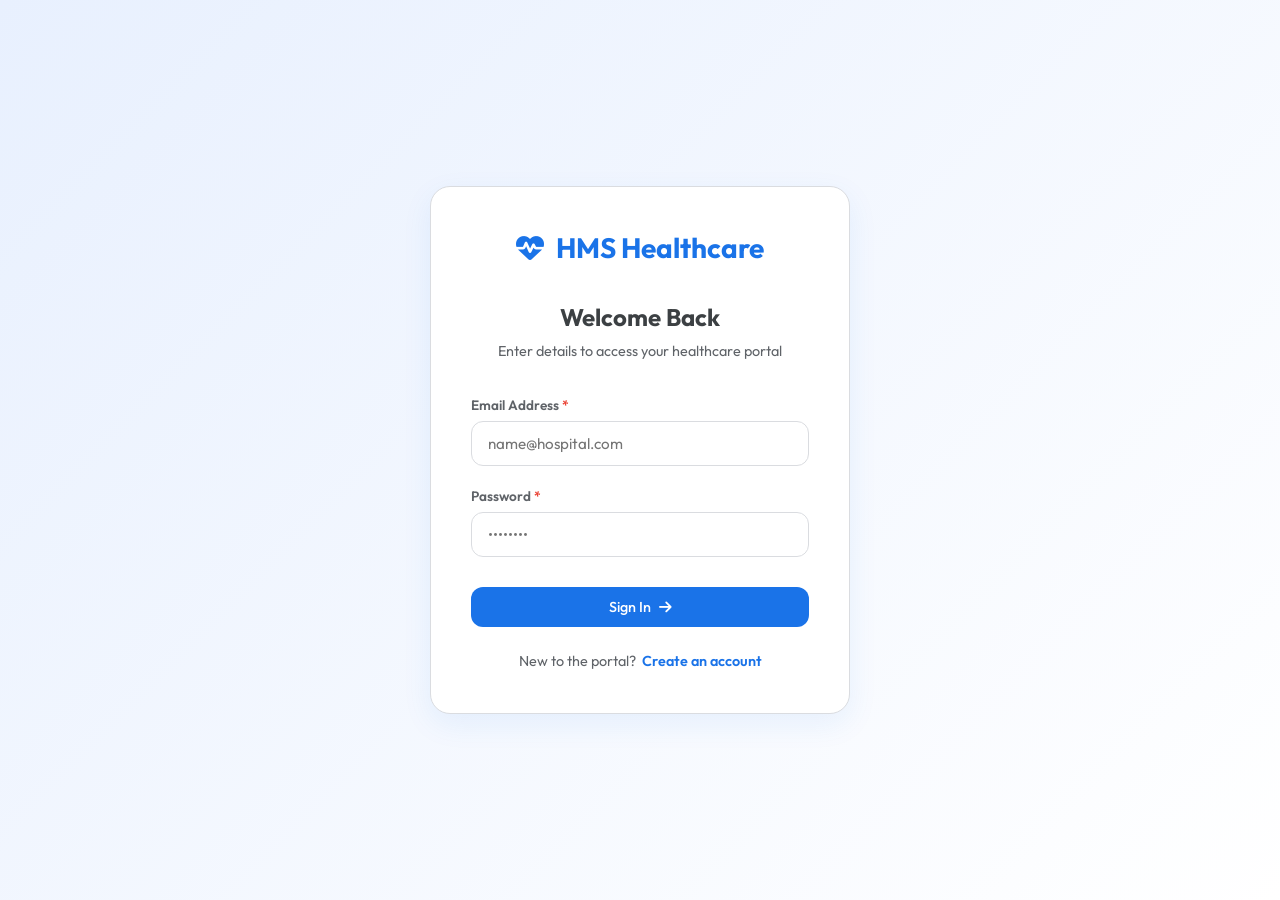
==== frontend/index.html @ af36c174 "intial commit" ====
<!DOCTYPE html>
<html lang="en">
<head>
    <meta charset="UTF-8">
    <meta name="viewport" content="width=device-width, initial-scale=1.0">
    <title>HMS Healthcare - Portal Login & Registration</title>
    
    <!-- External stylesheet links -->
    <link rel="stylesheet" href="https://cdnjs.cloudflare.com/ajax/libs/font-awesome/6.4.0/css/all.min.css">
    <link rel="stylesheet" href="css/main.css">
    <link rel="stylesheet" href="css/components.css">
    <link rel="stylesheet" href="css/responsive.css">

    <style>
        body {
            background: linear-gradient(135deg, #e8f0fe 0%, #ffffff 100%);
            display: flex;
            align-items: center;
            justify-content: center;
            min-height: 100vh;
        }

        .auth-container {
            width: 100%;
            max-width: 460px;
            padding: 20px;
        }

        .auth-card {
            background-color: var(--card-bg);
            border-radius: 20px;
            box-shadow: 0 10px 30px rgba(26, 115, 232, 0.08);
            border: 1px solid var(--border-color);
            padding: 40px;
            overflow: hidden;
            position: relative;
            transition: var(--transition);
        }

        .auth-logo {
            display: flex;
            align-items: center;
            justify-content: center;
            gap: 12px;
            font-size: 1.75rem;
            font-weight: 700;
            color: var(--primary-color);
            margin-bottom: 30px;
        }

        .auth-header {
            text-align: center;
            margin-bottom: 32px;
        }

        .auth-header h2 {
            font-size: 1.5rem;
            font-weight: 700;
            color: var(--text-color);
        }

        .auth-header p {
            color: var(--text-muted);
            margin-top: 6px;
            font-size: 0.9rem;
        }

        .form-switcher {
            display: flex;
            justify-content: center;
            margin-top: 24px;
            font-size: 0.9rem;
            color: var(--text-muted);
            gap: 6px;
        }

        .form-switcher a {
            color: var(--primary-color);
            font-weight: 600;
            cursor: pointer;
        }

        /* Toggle modes */
        .auth-card #signup-section {
            display: none;
        }

        .auth-card.signup-mode #login-section {
            display: none;
        }

        .auth-card.signup-mode #signup-section {
            display: block;
        }
    </style>
</head>
<body>

    <div class="auth-container">
        <div class="auth-card" id="auth-card-panel">
            <div class="auth-logo">
                <i class="fas fa-heartbeat"></i>
                <span>HMS Healthcare</span>
            </div>

            <!-- Login Section -->
            <div id="login-section">
                <div class="auth-header">
                    <h2>Welcome Back</h2>
                    <p>Enter details to access your healthcare portal</p>
                </div>
                <form id="login-form">
                    <div class="form-group">
                        <label class="required" for="login-email">Email Address</label>
                        <input type="email" id="login-email" class="form-control" placeholder="name@hospital.com" required>
                    </div>
                    <div class="form-group">
                        <label class="required" for="login-password">Password</label>
                        <input type="password" id="login-password" class="form-control" placeholder="••••••••" required>
                    </div>
                    <button type="submit" class="btn btn-primary w-100" style="margin-top: 10px;">
                        <span>Sign In</span> <i class="fas fa-arrow-right"></i>
                    </button>
                </form>
                <div class="form-switcher">
                    <span>New to the portal?</span>
                    <a onclick="$('#auth-card-panel').addClass('signup-mode')">Create an account</a>
                </div>
            </div>

            <!-- Signup Section -->
            <div id="signup-section">
                <div class="auth-header">
                    <h2>Get Started</h2>
                    <p>Register a new portal account in seconds</p>
                </div>
                <form id="signup-form">
                    <div class="form-group">
                        <label class="required" for="signup-name">Full Name</label>
                        <input type="text" id="signup-name" class="form-control" placeholder="John Doe" required>
                    </div>
                    <div class="form-group">
                        <label class="required" for="signup-email">Email Address</label>
                        <input type="email" id="signup-email" class="form-control" placeholder="john@example.com" required>
                    </div>
                    <div class="form-row">
                        <div class="form-group">
                            <label class="required" for="signup-password">Password</label>
                            <input type="password" id="signup-password" class="form-control" placeholder="••••••••" required>
                        </div>
                        <div class="form-group">
                            <label class="required" for="signup-confirm-password">Confirm Password</label>
                            <input type="password" id="signup-confirm-password" class="form-control" placeholder="••••••••" required>
                        </div>
                    </div>
                    <div class="form-group">
                        <label class="required" for="signup-role">Portal Role</label>
                        <select id="signup-role" class="form-control" required>
                            <option value="" disabled selected>Select Account Type</option>
                            <option value="ADMIN">System Administrator</option>
                            <option value="DOCTOR">Medical Practitioner (Doctor)</option>
                            <option value="PATIENT">Patient Profile</option>
                            <option value="RECEPTIONIST">Reception Desk Operator</option>
                        </select>
                    </div>
                    <button type="submit" class="btn btn-primary w-100" style="margin-top: 10px;">
                        <span>Register</span> <i class="fas fa-user-plus"></i>
                    </button>
                </form>
                <div class="form-switcher">
                    <span>Already have an account?</span>
                    <a onclick="$('#auth-card-panel').removeClass('signup-mode')">Sign in instead</a>
                </div>
            </div>
        </div>
    </div>

    <!-- Global Toast Container -->
    <div class="toast-container" id="toast-container"></div>

    <!-- Script imports -->
    <script src="https://code.jquery.com/jquery-3.7.1.min.js"></script>
    <script src="js/api.js"></script>
    <script src="js/app.js"></script>
    <script src="js/auth.js"></script>
</body>
</html>
---- frontend/css/main.css ----
@import url('https://fonts.googleapis.com/css2?family=Outfit:wght@300;400;500;600;700&display=swap');

:root {
    --primary-color: #1A73E8;
    --primary-hover: #1557B0;
    --primary-light: #E8F0FE;
    --text-color: #3C4043;
    --text-muted: #5F6368;
    --bg-color: #F8F9FA;
    --card-bg: #FFFFFF;
    --border-color: #DADCE0;
    --success-color: #34A853;
    --success-light: #E6F4EA;
    --warning-color: #FBBC05;
    --warning-light: #FEF7E0;
    --danger-color: #EA4335;
    --danger-light: #FCE8E6;
    --sidebar-width: 260px;
    --header-height: 70px;
    --transition: all 0.3s cubic-bezier(0.4, 0, 0.2, 1);
    --border-radius: 12px;
    --box-shadow: 0 4px 6px -1px rgba(0, 0, 0, 0.1), 0 2px 4px -1px rgba(0, 0, 0, 0.06);
    --box-shadow-hover: 0 10px 15px -3px rgba(0, 0, 0, 0.1), 0 4px 6px -2px rgba(0, 0, 0, 0.05);
}

* {
    margin: 0;
    padding: 0;
    box-sizing: border-box;
}

body {
    font-family: 'Outfit', sans-serif;
    background-color: var(--bg-color);
    color: var(--text-color);
    line-height: 1.5;
    overflow-x: hidden;
}

a {
    text-decoration: none;
    color: inherit;
}

ul {
    list-style: none;
}

input, button, select, textarea {
    font-family: inherit;
    outline: none;
}

/* Page Layout */
.app-container {
    display: flex;
    min-height: 100vh;
}

/* Sidebar styling */
.sidebar {
    width: var(--sidebar-width);
    background-color: var(--card-bg);
    border-right: 1px solid var(--border-color);
    display: flex;
    flex-direction: column;
    position: fixed;
    height: 100vh;
    z-index: 100;
    transition: var(--transition);
}

.sidebar-brand {
    padding: 24px;
    display: flex;
    align-items: center;
    gap: 12px;
    font-size: 1.25rem;
    font-weight: 700;
    color: var(--primary-color);
    border-bottom: 1px solid var(--border-color);
}

.sidebar-menu {
    padding: 24px 16px;
    flex-grow: 1;
    overflow-y: auto;
}

.sidebar-item {
    margin-bottom: 8px;
}

.sidebar-link {
    display: flex;
    align-items: center;
    gap: 14px;
    padding: 12px 16px;
    border-radius: var(--border-radius);
    color: var(--text-muted);
    font-weight: 500;
    transition: var(--transition);
}

.sidebar-link:hover, .sidebar-link.active {
    background-color: var(--primary-light);
    color: var(--primary-color);
}

.sidebar-link i {
    font-size: 1.25rem;
    width: 24px;
    text-align: center;
}

.sidebar-footer {
    padding: 20px 24px;
    border-top: 1px solid var(--border-color);
}

/* Main Content area */
.main-content {
    margin-left: var(--sidebar-width);
    flex-grow: 1;
    min-height: 100vh;
    display: flex;
    flex-direction: column;
    transition: var(--transition);
}

.header {
    height: var(--header-height);
    background-color: var(--card-bg);
    border-bottom: 1px solid var(--border-color);
    display: flex;
    align-items: center;
    justify-content: space-between;
    padding: 0 32px;
    position: sticky;
    top: 0;
    z-index: 90;
}

.header-search {
    display: flex;
    align-items: center;
    background-color: var(--bg-color);
    border: 1px solid var(--border-color);
    padding: 8px 16px;
    border-radius: 50px;
    width: 300px;
    gap: 10px;
}

.header-search input {
    background: transparent;
    border: none;
    width: 100%;
    color: var(--text-color);
    font-size: 0.9rem;
}

.header-actions {
    display: flex;
    align-items: center;
    gap: 24px;
}

.user-profile {
    display: flex;
    align-items: center;
    gap: 12px;
    cursor: pointer;
    position: relative;
    padding: 6px 12px;
    border-radius: 50px;
    transition: var(--transition);
}

.user-profile:hover {
    background-color: var(--bg-color);
}

.user-avatar {
    width: 36px;
    height: 36px;
    border-radius: 50%;
    background-color: var(--primary-light);
    color: var(--primary-color);
    display: flex;
    align-items: center;
    justify-content: center;
    font-weight: 600;
}

.user-info {
    display: flex;
    flex-direction: column;
}

.user-name {
    font-size: 0.9rem;
    font-weight: 600;
}

.user-role {
    font-size: 0.75rem;
    color: var(--text-muted);
}

/* User Profile Dropdown Menu */
.profile-dropdown {
    position: absolute;
    top: 50px;
    right: 0;
    background-color: var(--card-bg);
    border: 1px solid var(--border-color);
    border-radius: var(--border-radius);
    box-shadow: var(--box-shadow);
    width: 180px;
    display: none;
    flex-direction: column;
    padding: 8px 0;
    z-index: 100;
}

.profile-dropdown a {
    padding: 10px 16px;
    font-size: 0.9rem;
    transition: var(--transition);
    display: flex;
    align-items: center;
    gap: 10px;
}

.profile-dropdown a:hover {
    background-color: var(--bg-color);
    color: var(--primary-color);
}

/* Dynamic view container */
.view-container {
    padding: 32px;
    flex-grow: 1;
}

.view-header {
    display: flex;
    justify-content: space-between;
    align-items: center;
    margin-bottom: 32px;
}

.view-title h1 {
    font-size: 1.75rem;
    font-weight: 700;
    color: #202124;
}

.view-title p {
    color: var(--text-muted);
    font-size: 0.9rem;
    margin-top: 4px;
}

.view-actions {
    display: flex;
    gap: 12px;
}

/* Toggle Menu button */
.menu-toggle {
    display: none;
    font-size: 1.5rem;
    background: none;
    border: none;
    color: var(--text-color);
    cursor: pointer;
}

/* Hide navigation by role */
.role-only {
    display: none !important;
}

/* Utilities */
.text-center { text-align: center; }
.d-flex { display: flex; }
.align-center { align-items: center; }
.justify-between { justify-content: space-between; }
.gap-10 { gap: 10px; }
.gap-20 { gap: 20px; }
.w-100 { width: 100%; }
.mt-10 { margin-top: 10px; }
.mt-20 { margin-top: 20px; }
.mb-10 { margin-bottom: 10px; }
.mb-20 { margin-bottom: 20px; }
---- frontend/css/components.css ----
/* Button Styling */
.btn {
    display: inline-flex;
    align-items: center;
    justify-content: center;
    gap: 8px;
    padding: 10px 20px;
    border-radius: var(--border-radius);
    font-weight: 500;
    font-size: 0.9rem;
    cursor: pointer;
    transition: var(--transition);
    border: 1px solid transparent;
}

.btn-primary {
    background-color: var(--primary-color);
    color: #ffffff;
}

.btn-primary:hover {
    background-color: var(--primary-hover);
    box-shadow: 0 4px 10px rgba(26, 115, 232, 0.25);
}

.btn-secondary {
    background-color: #ffffff;
    border-color: var(--border-color);
    color: var(--text-color);
}

.btn-secondary:hover {
    background-color: var(--bg-color);
}

.btn-danger {
    background-color: var(--danger-color);
    color: #ffffff;
}

.btn-danger:hover {
    background-color: #d93025;
    box-shadow: 0 4px 10px rgba(234, 67, 53, 0.25);
}

.btn-icon {
    padding: 8px;
    border-radius: 50%;
    font-size: 1rem;
}

/* Card components */
.card-grid {
    display: grid;
    grid-template-columns: repeat(auto-fit, minmax(240px, 1fr));
    gap: 24px;
    margin-bottom: 32px;
}

.card {
    background-color: var(--card-bg);
    border: 1px solid var(--border-color);
    border-radius: var(--border-radius);
    padding: 24px;
    box-shadow: var(--box-shadow);
    transition: var(--transition);
}

.card:hover {
    transform: translateY(-4px);
    box-shadow: var(--box-shadow-hover);
}

.stat-card {
    display: flex;
    align-items: center;
    justify-content: space-between;
}

.stat-info h3 {
    font-size: 0.85rem;
    color: var(--text-muted);
    text-transform: uppercase;
    letter-spacing: 0.5px;
    font-weight: 600;
    margin-bottom: 6px;
}

.stat-info p {
    font-size: 2rem;
    font-weight: 700;
    color: var(--text-color);
}

.stat-icon {
    width: 48px;
    height: 48px;
    border-radius: 50%;
    display: flex;
    align-items: center;
    justify-content: center;
    font-size: 1.5rem;
}

.stat-icon.primary { background-color: var(--primary-light); color: var(--primary-color); }
.stat-icon.success { background-color: var(--success-light); color: var(--success-color); }
.stat-icon.warning { background-color: var(--warning-light); color: var(--warning-color); }
.stat-icon.danger { background-color: var(--danger-light); color: var(--danger-color); }

/* Table components */
.table-responsive {
    width: 100%;
    overflow-x: auto;
    border: 1px solid var(--border-color);
    border-radius: var(--border-radius);
    background-color: var(--card-bg);
    box-shadow: var(--box-shadow);
}

.custom-table {
    width: 100%;
    border-collapse: collapse;
    text-align: left;
    font-size: 0.9rem;
}

.custom-table th {
    background-color: #F8F9FA;
    padding: 16px;
    font-weight: 600;
    color: var(--text-muted);
    border-bottom: 1px solid var(--border-color);
}

.custom-table td {
    padding: 16px;
    border-bottom: 1px solid var(--border-color);
    color: var(--text-color);
}

.custom-table tbody tr:last-child td {
    border-bottom: none;
}

.custom-table tbody tr:hover {
    background-color: #F8F9FA;
}

/* Badge styles */
.badge {
    display: inline-flex;
    align-items: center;
    padding: 4px 10px;
    border-radius: 50px;
    font-size: 0.75rem;
    font-weight: 600;
    text-transform: uppercase;
}

.badge-primary { background-color: var(--primary-light); color: var(--primary-color); }
.badge-success { background-color: var(--success-light); color: var(--success-color); }
.badge-warning { background-color: var(--warning-light); color: var(--warning-color); }
.badge-danger { background-color: var(--danger-light); color: var(--danger-color); }

/* Form styles */
.form-group {
    margin-bottom: 20px;
    position: relative;
}

.form-group label {
    display: block;
    font-size: 0.85rem;
    font-weight: 600;
    color: var(--text-muted);
    margin-bottom: 6px;
}

.form-group label.required::after {
    content: ' *';
    color: var(--danger-color);
}

.form-control {
    width: 100%;
    padding: 12px 16px;
    border: 1px solid var(--border-color);
    border-radius: var(--border-radius);
    font-size: 0.95rem;
    color: var(--text-color);
    background-color: #ffffff;
    transition: var(--transition);
}

.form-control:focus {
    border-color: var(--primary-color);
    box-shadow: 0 0 0 3px rgba(26, 115, 232, 0.15);
}

.form-row {
    display: grid;
    grid-template-columns: 1fr 1fr;
    gap: 20px;
}

.form-error {
    font-size: 0.8rem;
    color: var(--danger-color);
    margin-top: 4px;
    display: none;
}

/* Tab container */
.tabs-container {
    margin-bottom: 24px;
}

.tabs-nav {
    display: flex;
    gap: 16px;
    border-bottom: 1px solid var(--border-color);
    padding-bottom: 8px;
}

.tab-btn {
    padding: 10px 16px;
    font-weight: 500;
    font-size: 0.95rem;
    color: var(--text-muted);
    border-bottom: 3px solid transparent;
    cursor: pointer;
    background: none;
    border-top: none;
    border-left: none;
    border-right: none;
    transition: var(--transition);
}

.tab-btn:hover {
    color: var(--primary-color);
}

.tab-btn.active {
    color: var(--primary-color);
    border-bottom-color: var(--primary-color);
}

.tab-pane {
    display: none;
    padding-top: 20px;
}

.tab-pane.active {
    display: block;
}

/* Modals */
.modal-overlay {
    position: fixed;
    top: 0;
    left: 0;
    width: 100vw;
    height: 100vh;
    background: rgba(0, 0, 0, 0.4);
    backdrop-filter: blur(4px);
    z-index: 200;
    display: none;
    align-items: center;
    justify-content: center;
    opacity: 0;
    transition: opacity 0.3s ease;
}

.modal-overlay.active {
    display: flex;
    opacity: 1;
}

.modal-content {
    background-color: var(--card-bg);
    border-radius: var(--border-radius);
    width: 90%;
    max-width: 600px;
    max-height: 90vh;
    box-shadow: 0 24px 38px 3px rgba(0,0,0,0.14);
    overflow-y: auto;
    transform: scale(0.9);
    transition: transform 0.3s ease;
}

.modal-overlay.active .modal-content {
    transform: scale(1);
}

.modal-header {
    padding: 20px 24px;
    border-bottom: 1px solid var(--border-color);
    display: flex;
    justify-content: space-between;
    align-items: center;
}

.modal-header h2 {
    font-size: 1.25rem;
    font-weight: 700;
}

.modal-close {
    background: none;
    border: none;
    font-size: 1.5rem;
    cursor: pointer;
    color: var(--text-muted);
}

.modal-body {
    padding: 24px;
}

.modal-footer {
    padding: 16px 24px;
    border-top: 1px solid var(--border-color);
    display: flex;
    justify-content: flex-end;
    gap: 12px;
}

/* Toast Notification Styles */
.toast-container {
    position: fixed;
    bottom: 24px;
    right: 24px;
    z-index: 300;
    display: flex;
    flex-direction: column;
    gap: 12px;
}

.toast {
    background-color: var(--card-bg);
    border: 1px solid var(--border-color);
    border-left: 6px solid var(--primary-color);
    border-radius: var(--border-radius);
    padding: 16px 24px;
    box-shadow: var(--box-shadow);
    display: flex;
    align-items: center;
    gap: 16px;
    min-width: 300px;
    max-width: 450px;
    transform: translateY(100px);
    opacity: 0;
    transition: all 0.4s cubic-bezier(0.175, 0.885, 0.32, 1.275);
}

.toast.show {
    transform: translateY(0);
    opacity: 1;
}

.toast.success { border-left-color: var(--success-color); }
.toast.warning { border-left-color: var(--warning-color); }
.toast.danger { border-left-color: var(--danger-color); }

.toast-message {
    font-weight: 500;
    font-size: 0.9rem;
    flex-grow: 1;
}

.toast-close {
    background: none;
    border: none;
    font-size: 1rem;
    cursor: pointer;
    color: var(--text-muted);
}

/* Loading States */
.loading-overlay {
    position: absolute;
    top: 0;
    left: 0;
    width: 100%;
    height: 100%;
    background: rgba(255, 255, 255, 0.7);
    display: none;
    align-items: center;
    justify-content: center;
    z-index: 10;
    border-radius: var(--border-radius);
}

.spinner {
    width: 40px;
    height: 40px;
    border: 4px solid var(--primary-light);
    border-top-color: var(--primary-color);
    border-radius: 50%;
    animation: spin 1s infinite linear;
}

@keyframes spin {
    to { transform: rotate(360deg); }
}

/* Pagination */
.pagination {
    display: flex;
    justify-content: space-between;
    align-items: center;
    padding: 16px 24px;
    background-color: var(--card-bg);
    border-top: 1px solid var(--border-color);
}

.pagination-pages {
    display: flex;
    gap: 8px;
}

.page-num {
    padding: 6px 12px;
    border-radius: 6px;
    border: 1px solid var(--border-color);
    cursor: pointer;
    transition: var(--transition);
}

.page-num.active, .page-num:hover {
    background-color: var(--primary-color);
    color: #ffffff;
    border-color: var(--primary-color);
}

/* Empty view state */
.empty-state {
    display: flex;
    flex-direction: column;
    align-items: center;
    justify-content: center;
    padding: 48px;
    text-align: center;
    background-color: var(--card-bg);
    border-radius: var(--border-radius);
    border: 1px solid var(--border-color);
}

.empty-state i {
    font-size: 3rem;
    color: var(--text-muted);
    margin-bottom: 16px;
}

.empty-state h3 {
    font-size: 1.2rem;
    font-weight: 600;
    margin-bottom: 8px;
}

.empty-state p {
    color: var(--text-muted);
    font-size: 0.9rem;
    max-width: 320px;
}
---- frontend/css/responsive.css ----
@media (max-width: 1024px) {
    :root {
        --sidebar-width: 240px;
    }
    
    .card-grid {
        grid-template-columns: repeat(2, 1fr);
    }
}

@media (max-width: 768px) {
    :root {
        --sidebar-width: 260px;
    }

    .sidebar {
        left: calc(-1 * var(--sidebar-width));
    }

    .sidebar.active {
        left: 0;
    }

    .main-content {
        margin-left: 0;
        width: 100%;
    }

    .menu-toggle {
        display: block;
    }

    .header-search {
        display: none; /* Hide search bar on mobile headers */
    }

    .header {
        padding: 0 16px;
    }

    .card-grid {
        grid-template-columns: 1fr;
    }

    .form-row {
        grid-template-columns: 1fr;
        gap: 0;
    }

    .view-container {
        padding: 16px;
    }

    .view-header {
        flex-direction: column;
        align-items: flex-start;
        gap: 16px;
    }

    .view-actions {
        width: 100%;
        justify-content: flex-start;
    }

    .view-actions .btn {
        flex-grow: 1;
    }
    
    .tabs-nav {
        overflow-x: auto;
        white-space: nowrap;
        -webkit-overflow-scrolling: touch;
    }
}
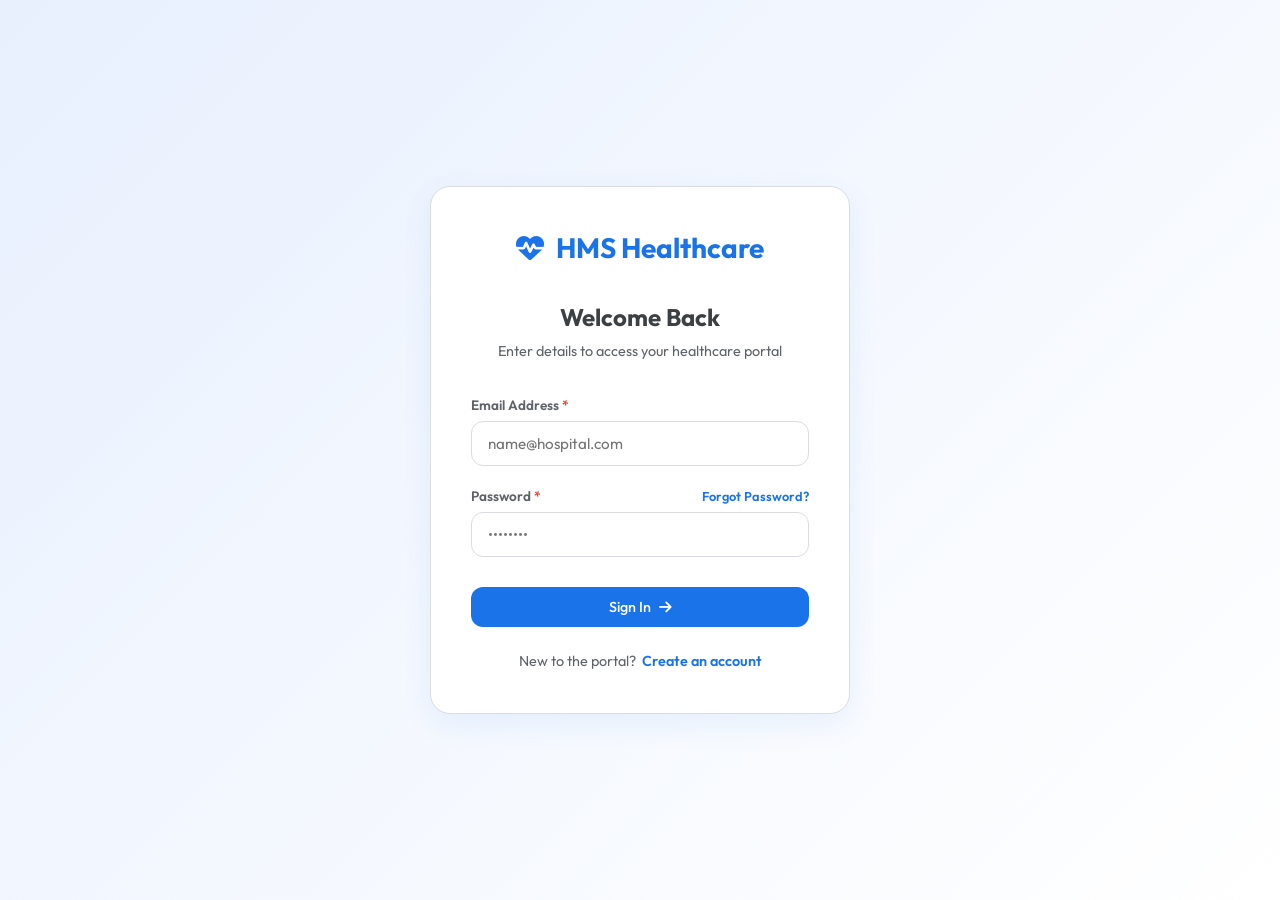
==== commit 12a67f33: "Added forget password feature" ====
--- a/frontend/index.html
+++ b/frontend/index.html
@@ -81,15 +81,26 @@
         }
 
         /* Toggle modes */
-        .auth-card #signup-section {
+        .auth-card #signup-section,
+        .auth-card #forgot-section {
             display: none;
         }
 
-        .auth-card.signup-mode #login-section {
+        .auth-card.signup-mode #login-section,
+        .auth-card.signup-mode #forgot-section {
             display: none;
         }
 
         .auth-card.signup-mode #signup-section {
+            display: block;
+        }
+
+        .auth-card.forgot-mode #login-section,
+        .auth-card.forgot-mode #signup-section {
+            display: none;
+        }
+
+        .auth-card.forgot-mode #forgot-section {
             display: block;
         }
     </style>
@@ -115,7 +126,10 @@
                         <input type="email" id="login-email" class="form-control" placeholder="name@hospital.com" required>
                     </div>
                     <div class="form-group">
-                        <label class="required" for="login-password">Password</label>
+                        <div style="display: flex; justify-content: space-between; align-items: center; margin-bottom: 6px;">
+                            <label class="required" for="login-password" style="margin-bottom: 0;">Password</label>
+                            <a onclick="$('#auth-card-panel').addClass('forgot-mode').removeClass('signup-mode')" style="font-size: 0.8rem; color: var(--primary-color); font-weight: 600; cursor: pointer; text-decoration: none;">Forgot Password?</a>
+                        </div>
                         <input type="password" id="login-password" class="form-control" placeholder="••••••••" required>
                     </div>
                     <button type="submit" class="btn btn-primary w-100" style="margin-top: 10px;">
@@ -124,7 +138,7 @@
                 </form>
                 <div class="form-switcher">
                     <span>New to the portal?</span>
-                    <a onclick="$('#auth-card-panel').addClass('signup-mode')">Create an account</a>
+                    <a onclick="$('#auth-card-panel').addClass('signup-mode').removeClass('forgot-mode')">Create an account</a>
                 </div>
             </div>
 
@@ -169,7 +183,36 @@
                 </form>
                 <div class="form-switcher">
                     <span>Already have an account?</span>
-                    <a onclick="$('#auth-card-panel').removeClass('signup-mode')">Sign in instead</a>
+                    <a onclick="$('#auth-card-panel').removeClass('signup-mode forgot-mode')">Sign in instead</a>
+                </div>
+            </div>
+
+            <!-- Forgot Password Section -->
+            <div id="forgot-section">
+                <div class="auth-header">
+                    <h2>Reset Password</h2>
+                    <p>Enter email and set your new password</p>
+                </div>
+                <form id="forgot-form">
+                    <div class="form-group">
+                        <label class="required" for="forgot-email">Email Address</label>
+                        <input type="email" id="forgot-email" class="form-control" placeholder="name@hospital.com" required>
+                    </div>
+                    <div class="form-group">
+                        <label class="required" for="forgot-password">New Password</label>
+                        <input type="password" id="forgot-password" class="form-control" placeholder="••••••••" required>
+                    </div>
+                    <div class="form-group">
+                        <label class="required" for="forgot-confirm-password">Confirm New Password</label>
+                        <input type="password" id="forgot-confirm-password" class="form-control" placeholder="••••••••" required>
+                    </div>
+                    <button type="submit" class="btn btn-primary w-100" style="margin-top: 10px;">
+                        <span>Reset Password</span> <i class="fas fa-key"></i>
+                    </button>
+                </form>
+                <div class="form-switcher">
+                    <span>Remembered your password?</span>
+                    <a onclick="$('#auth-card-panel').removeClass('signup-mode forgot-mode')">Sign in instead</a>
                 </div>
             </div>
         </div>
